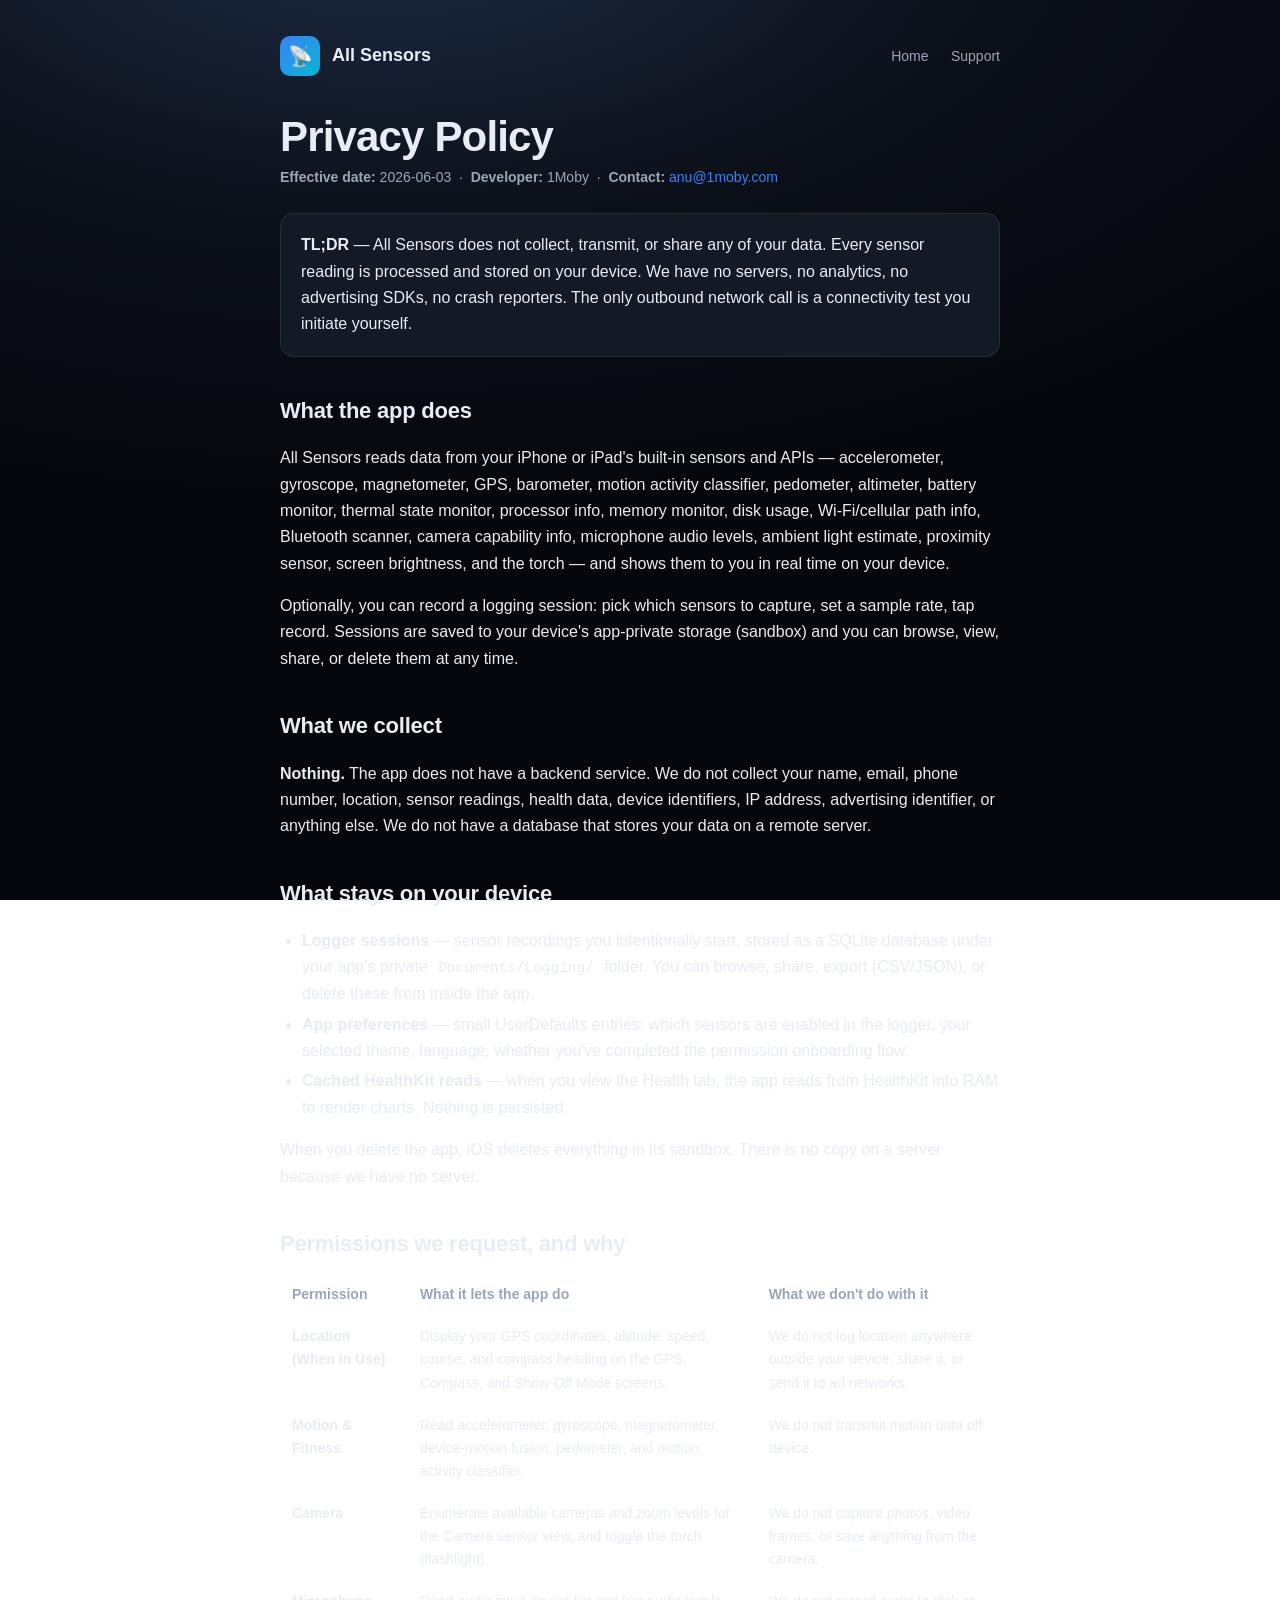
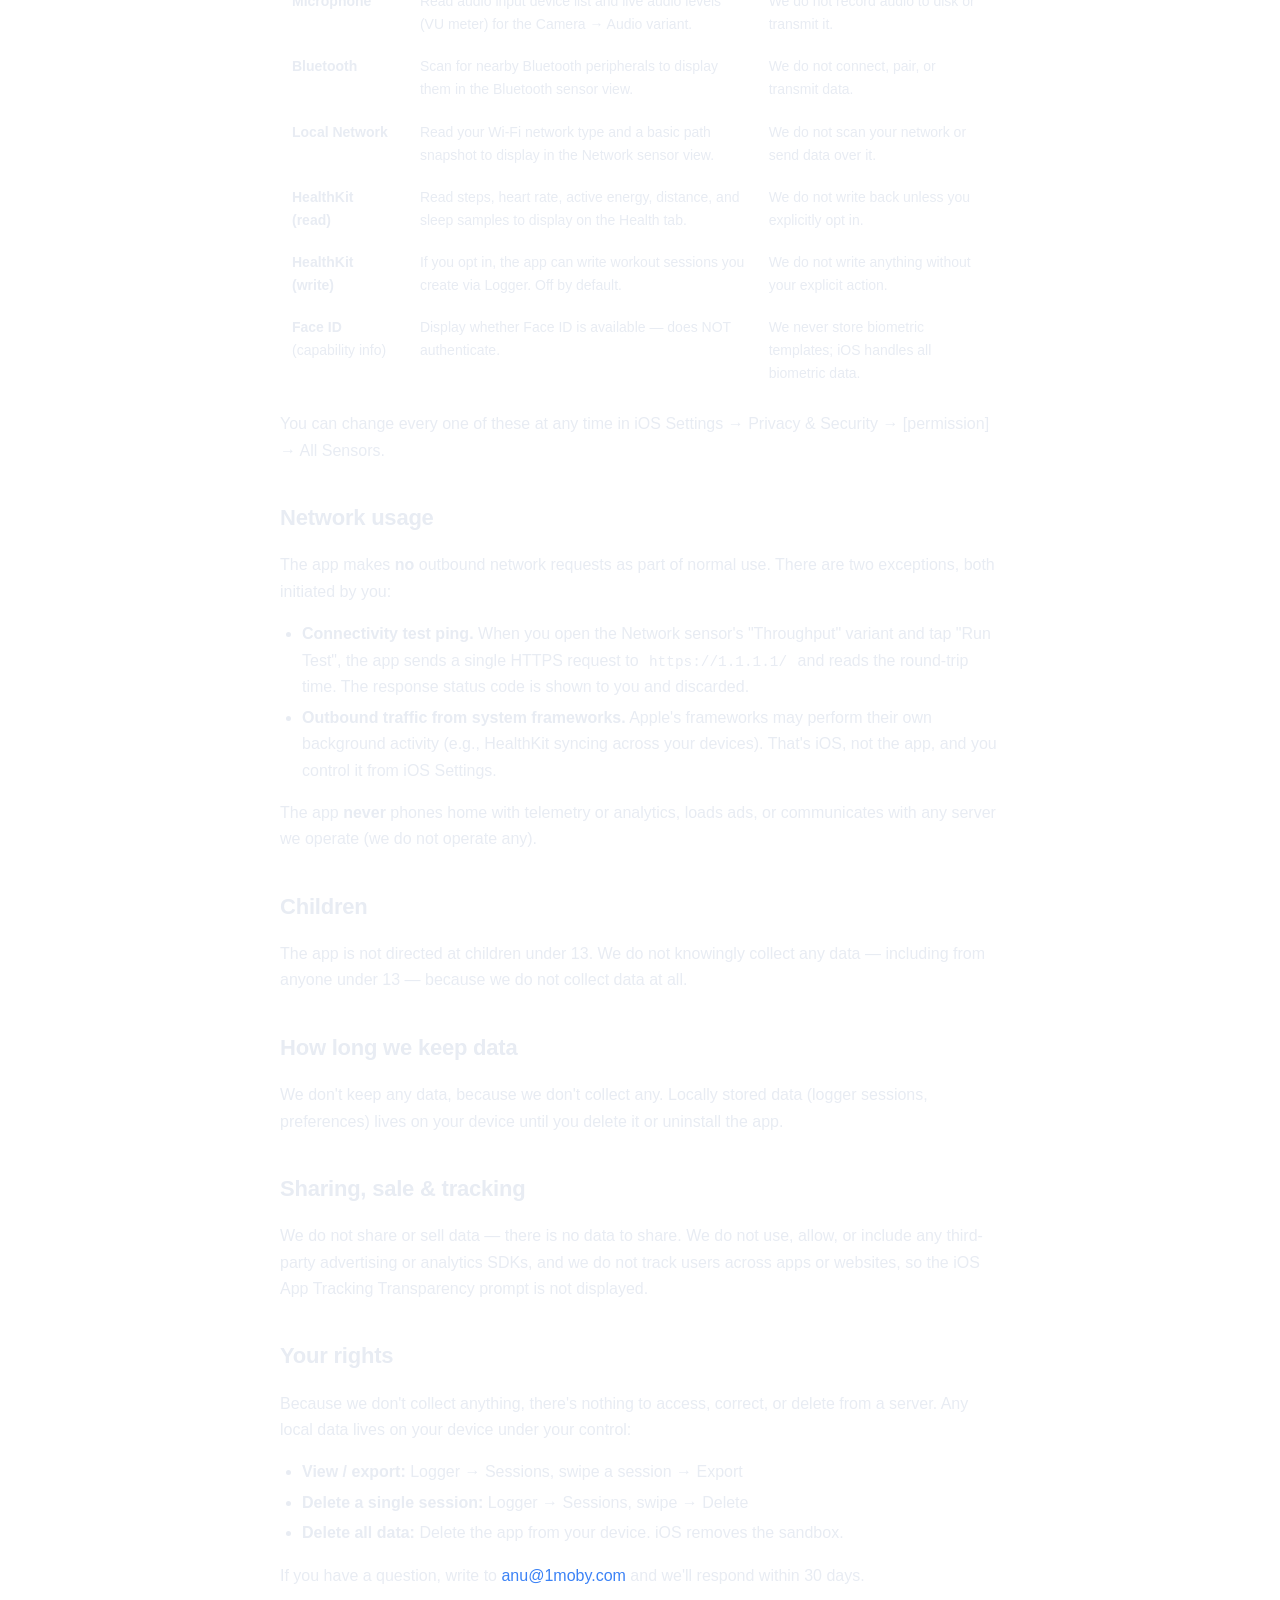
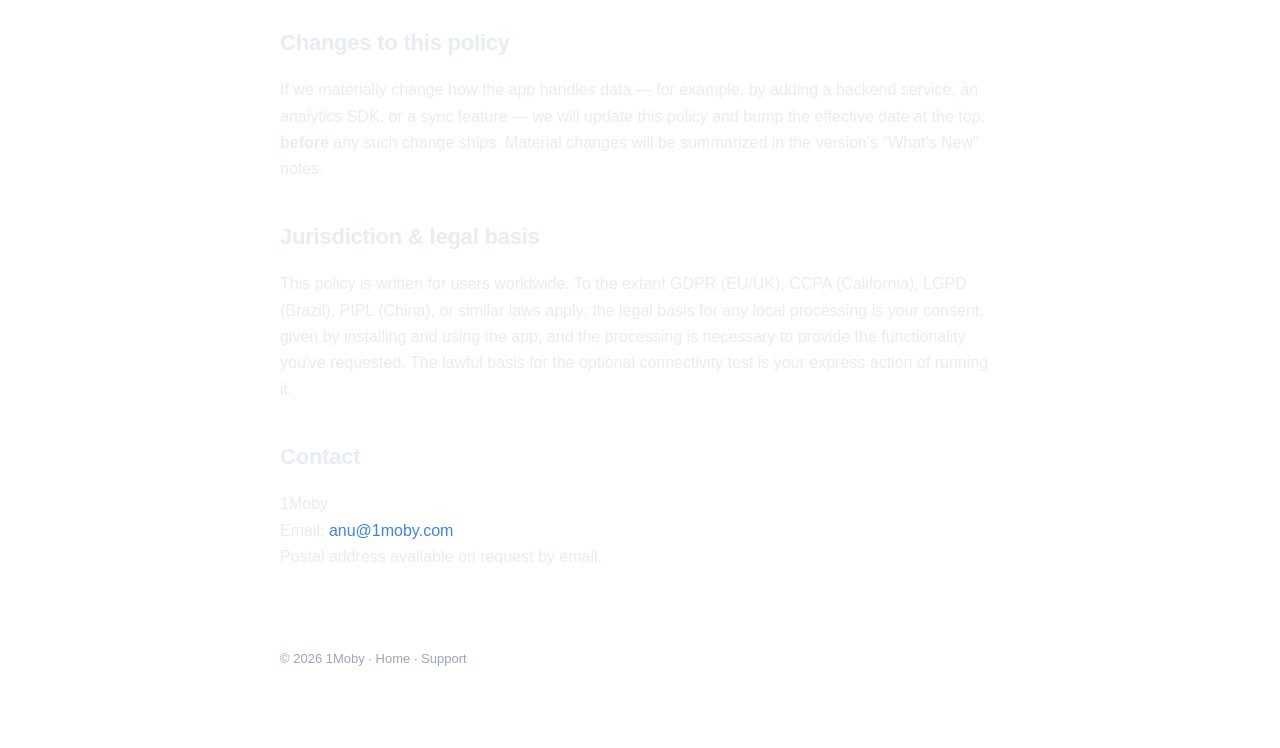
==== docs/privacy.html @ 059752df "chore(appstore): App Store Connect API + fastlane scaffold, GitHub Pages privacy/support/marketing s" ====
<!doctype html>
<html lang="en">
<head>
<meta charset="utf-8">
<meta name="viewport" content="width=device-width, initial-scale=1">
<title>Privacy Policy — All Sensors</title>
<meta name="description" content="All Sensors privacy policy: no data collection, no analytics, no servers. Every sensor reading stays on your device.">
<link rel="stylesheet" href="style.css">
</head>
<body>
<div class="wrap">
  <header class="site">
    <div class="mark">📡</div>
    <div class="name">All Sensors</div>
    <nav class="top">
      <a href="index.html">Home</a>
      <a href="support.html">Support</a>
    </nav>
  </header>

  <h1>Privacy Policy</h1>
  <p class="meta"><strong>Effective date:</strong> 2026-06-03 &nbsp;·&nbsp; <strong>Developer:</strong> 1Moby &nbsp;·&nbsp; <strong>Contact:</strong> <a href="mailto:anu@1moby.com">anu@1moby.com</a></p>

  <div class="panel">
    <strong>TL;DR</strong> — All Sensors does not collect, transmit, or share any of your data. Every sensor reading is processed and stored on your device. We have no servers, no analytics, no advertising SDKs, no crash reporters. The only outbound network call is a connectivity test you initiate yourself.
  </div>

  <h2>What the app does</h2>
  <p>All Sensors reads data from your iPhone or iPad's built-in sensors and APIs — accelerometer, gyroscope, magnetometer, GPS, barometer, motion activity classifier, pedometer, altimeter, battery monitor, thermal state monitor, processor info, memory monitor, disk usage, Wi-Fi/cellular path info, Bluetooth scanner, camera capability info, microphone audio levels, ambient light estimate, proximity sensor, screen brightness, and the torch — and shows them to you in real time on your device.</p>
  <p>Optionally, you can record a logging session: pick which sensors to capture, set a sample rate, tap record. Sessions are saved to your device's app-private storage (sandbox) and you can browse, view, share, or delete them at any time.</p>

  <h2>What we collect</h2>
  <p><strong>Nothing.</strong> The app does not have a backend service. We do not collect your name, email, phone number, location, sensor readings, health data, device identifiers, IP address, advertising identifier, or anything else. We do not have a database that stores your data on a remote server.</p>

  <h2>What stays on your device</h2>
  <ul>
    <li><strong>Logger sessions</strong> — sensor recordings you intentionally start, stored as a SQLite database under your app's private <code>Documents/Logging/</code> folder. You can browse, share, export (CSV/JSON), or delete these from inside the app.</li>
    <li><strong>App preferences</strong> — small UserDefaults entries: which sensors are enabled in the logger, your selected theme, language, whether you've completed the permission onboarding flow.</li>
    <li><strong>Cached HealthKit reads</strong> — when you view the Health tab, the app reads from HealthKit into RAM to render charts. Nothing is persisted.</li>
  </ul>
  <p>When you delete the app, iOS deletes everything in its sandbox. There is no copy on a server because we have no server.</p>

  <h2>Permissions we request, and why</h2>
  <table>
    <thead><tr><th>Permission</th><th>What it lets the app do</th><th>What we don't do with it</th></tr></thead>
    <tbody>
      <tr><td><strong>Location (When In Use)</strong></td><td>Display your GPS coordinates, altitude, speed, course, and compass heading on the GPS, Compass, and Show-Off Mode screens.</td><td>We do not log location anywhere outside your device, share it, or send it to ad networks.</td></tr>
      <tr><td><strong>Motion &amp; Fitness</strong></td><td>Read accelerometer, gyroscope, magnetometer, device-motion fusion, pedometer, and motion activity classifier.</td><td>We do not transmit motion data off device.</td></tr>
      <tr><td><strong>Camera</strong></td><td>Enumerate available cameras and zoom levels for the Camera sensor view, and toggle the torch (flashlight).</td><td>We do not capture photos, video frames, or save anything from the camera.</td></tr>
      <tr><td><strong>Microphone</strong></td><td>Read audio input device list and live audio levels (VU meter) for the Camera → Audio variant.</td><td>We do not record audio to disk or transmit it.</td></tr>
      <tr><td><strong>Bluetooth</strong></td><td>Scan for nearby Bluetooth peripherals to display them in the Bluetooth sensor view.</td><td>We do not connect, pair, or transmit data.</td></tr>
      <tr><td><strong>Local Network</strong></td><td>Read your Wi-Fi network type and a basic path snapshot to display in the Network sensor view.</td><td>We do not scan your network or send data over it.</td></tr>
      <tr><td><strong>HealthKit (read)</strong></td><td>Read steps, heart rate, active energy, distance, and sleep samples to display on the Health tab.</td><td>We do not write back unless you explicitly opt in.</td></tr>
      <tr><td><strong>HealthKit (write)</strong></td><td>If you opt in, the app can write workout sessions you create via Logger. Off by default.</td><td>We do not write anything without your explicit action.</td></tr>
      <tr><td><strong>Face ID</strong> (capability info)</td><td>Display whether Face ID is available — does NOT authenticate.</td><td>We never store biometric templates; iOS handles all biometric data.</td></tr>
    </tbody>
  </table>
  <p>You can change every one of these at any time in iOS Settings → Privacy &amp; Security → [permission] → All Sensors.</p>

  <h2>Network usage</h2>
  <p>The app makes <strong>no</strong> outbound network requests as part of normal use. There are two exceptions, both initiated by you:</p>
  <ul>
    <li><strong>Connectivity test ping.</strong> When you open the Network sensor's "Throughput" variant and tap "Run Test", the app sends a single HTTPS request to <code>https://1.1.1.1/</code> and reads the round-trip time. The response status code is shown to you and discarded.</li>
    <li><strong>Outbound traffic from system frameworks.</strong> Apple's frameworks may perform their own background activity (e.g., HealthKit syncing across your devices). That's iOS, not the app, and you control it from iOS Settings.</li>
  </ul>
  <p>The app <strong>never</strong> phones home with telemetry or analytics, loads ads, or communicates with any server we operate (we do not operate any).</p>

  <h2>Children</h2>
  <p>The app is not directed at children under 13. We do not knowingly collect any data — including from anyone under 13 — because we do not collect data at all.</p>

  <h2>How long we keep data</h2>
  <p>We don't keep any data, because we don't collect any. Locally stored data (logger sessions, preferences) lives on your device until you delete it or uninstall the app.</p>

  <h2>Sharing, sale &amp; tracking</h2>
  <p>We do not share or sell data — there is no data to share. We do not use, allow, or include any third-party advertising or analytics SDKs, and we do not track users across apps or websites, so the iOS App Tracking Transparency prompt is not displayed.</p>

  <h2>Your rights</h2>
  <p>Because we don't collect anything, there's nothing to access, correct, or delete from a server. Any local data lives on your device under your control:</p>
  <ul>
    <li><strong>View / export:</strong> Logger → Sessions, swipe a session → Export</li>
    <li><strong>Delete a single session:</strong> Logger → Sessions, swipe → Delete</li>
    <li><strong>Delete all data:</strong> Delete the app from your device. iOS removes the sandbox.</li>
  </ul>
  <p>If you have a question, write to <a href="mailto:anu@1moby.com">anu@1moby.com</a> and we'll respond within 30 days.</p>

  <h2>Changes to this policy</h2>
  <p>If we materially change how the app handles data — for example, by adding a backend service, an analytics SDK, or a sync feature — we will update this policy and bump the effective date at the top, <strong>before</strong> any such change ships. Material changes will be summarized in the version's "What's New" notes.</p>

  <h2>Jurisdiction &amp; legal basis</h2>
  <p>This policy is written for users worldwide. To the extent GDPR (EU/UK), CCPA (California), LGPD (Brazil), PIPL (China), or similar laws apply: the legal basis for any local processing is your consent, given by installing and using the app, and the processing is necessary to provide the functionality you've requested. The lawful basis for the optional connectivity test is your express action of running it.</p>

  <h2>Contact</h2>
  <p>1Moby<br>Email: <a href="mailto:anu@1moby.com">anu@1moby.com</a><br>Postal address available on request by email.</p>

  <footer class="site">
    © 2026 1Moby · <a href="index.html">Home</a> · <a href="support.html">Support</a>
  </footer>
</div>
</body>
</html>
---- docs/style.css ----
/* All Sensors — GitHub Pages site styles (privacy / support / marketing) */
:root {
  --bg: #0b0f17;
  --panel: #131a26;
  --text: #e8ecf3;
  --muted: #9aa6b8;
  --accent: #3b82f6;
  --border: rgba(255, 255, 255, 0.08);
  --max: 760px;
}
* { box-sizing: border-box; }
html { -webkit-text-size-adjust: 100%; }
body {
  margin: 0;
  font: 16px/1.65 -apple-system, BlinkMacSystemFont, "Segoe UI", Roboto, Helvetica, Arial, sans-serif;
  color: var(--text);
  background: radial-gradient(1200px 600px at 30% -10%, #1d2c45 0%, #0b0f17 55%, #05070c 100%);
  background-attachment: fixed;
}
.wrap { max-width: var(--max); margin: 0 auto; padding: 28px 20px 80px; }
a { color: var(--accent); text-decoration: none; }
a:hover { text-decoration: underline; }
header.site { display: flex; align-items: center; gap: 12px; padding: 8px 0 20px; }
header.site .mark {
  width: 40px; height: 40px; border-radius: 10px;
  background: linear-gradient(135deg, #3b82f6, #06b6d4);
  display: grid; place-items: center; font-size: 20px; flex: none;
}
header.site .name { font-weight: 700; font-size: 18px; }
nav.top a { color: var(--muted); margin-left: 18px; font-size: 14px; }
nav.top { margin-left: auto; }
h1 { font-size: clamp(28px, 6vw, 42px); line-height: 1.1; margin: 18px 0 6px; letter-spacing: -0.02em; }
h2 { font-size: 22px; margin: 36px 0 10px; letter-spacing: -0.01em; }
h3 { font-size: 17px; margin: 22px 0 6px; }
.lede { color: var(--muted); font-size: 18px; margin: 0 0 8px; }
.meta { color: var(--muted); font-size: 14px; margin: 4px 0 24px; }
.panel { background: var(--panel); border: 1px solid var(--border); border-radius: 14px; padding: 18px 20px; margin: 18px 0; }
table { width: 100%; border-collapse: collapse; margin: 12px 0; font-size: 14px; display: block; overflow-x: auto; }
th, td { text-align: left; padding: 9px 12px; border-bottom: 1px solid var(--border); vertical-align: top; }
th { color: var(--muted); font-weight: 600; }
code { background: rgba(255,255,255,0.07); padding: 1px 6px; border-radius: 6px; font-size: 0.9em; }
ul { padding-left: 22px; }
li { margin: 4px 0; }
.cta { display: inline-block; background: var(--accent); color: #fff; padding: 12px 20px; border-radius: 12px; font-weight: 600; margin: 6px 10px 6px 0; }
.cta.secondary { background: transparent; border: 1px solid var(--border); color: var(--text); }
.grid { display: grid; gap: 14px; grid-template-columns: repeat(auto-fit, minmax(220px, 1fr)); margin: 20px 0; }
.feature h3 { margin-top: 0; }
.feature p { color: var(--muted); margin: 6px 0 0; font-size: 15px; }
footer.site { margin-top: 56px; padding-top: 20px; border-top: 1px solid var(--border); color: var(--muted); font-size: 13px; }
footer.site a { color: var(--muted); }
hr { border: none; border-top: 1px solid var(--border); margin: 28px 0; }
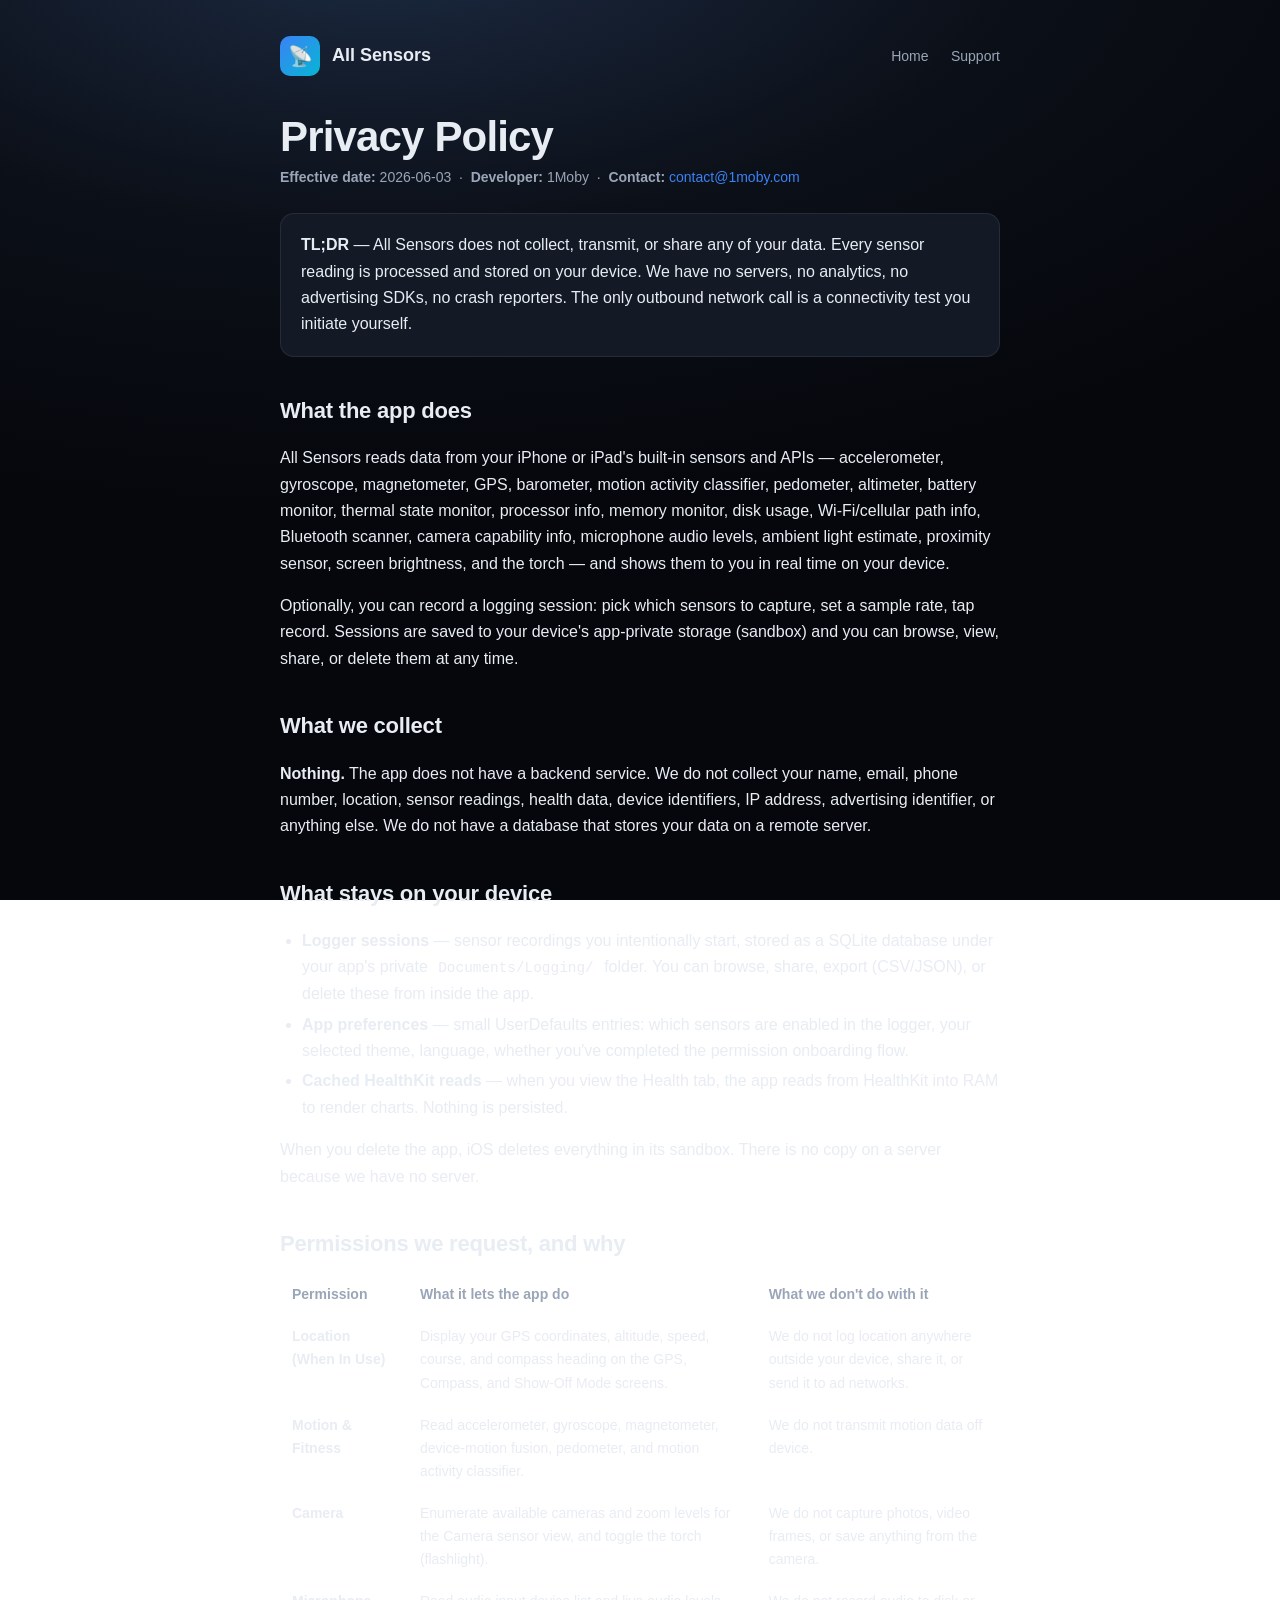
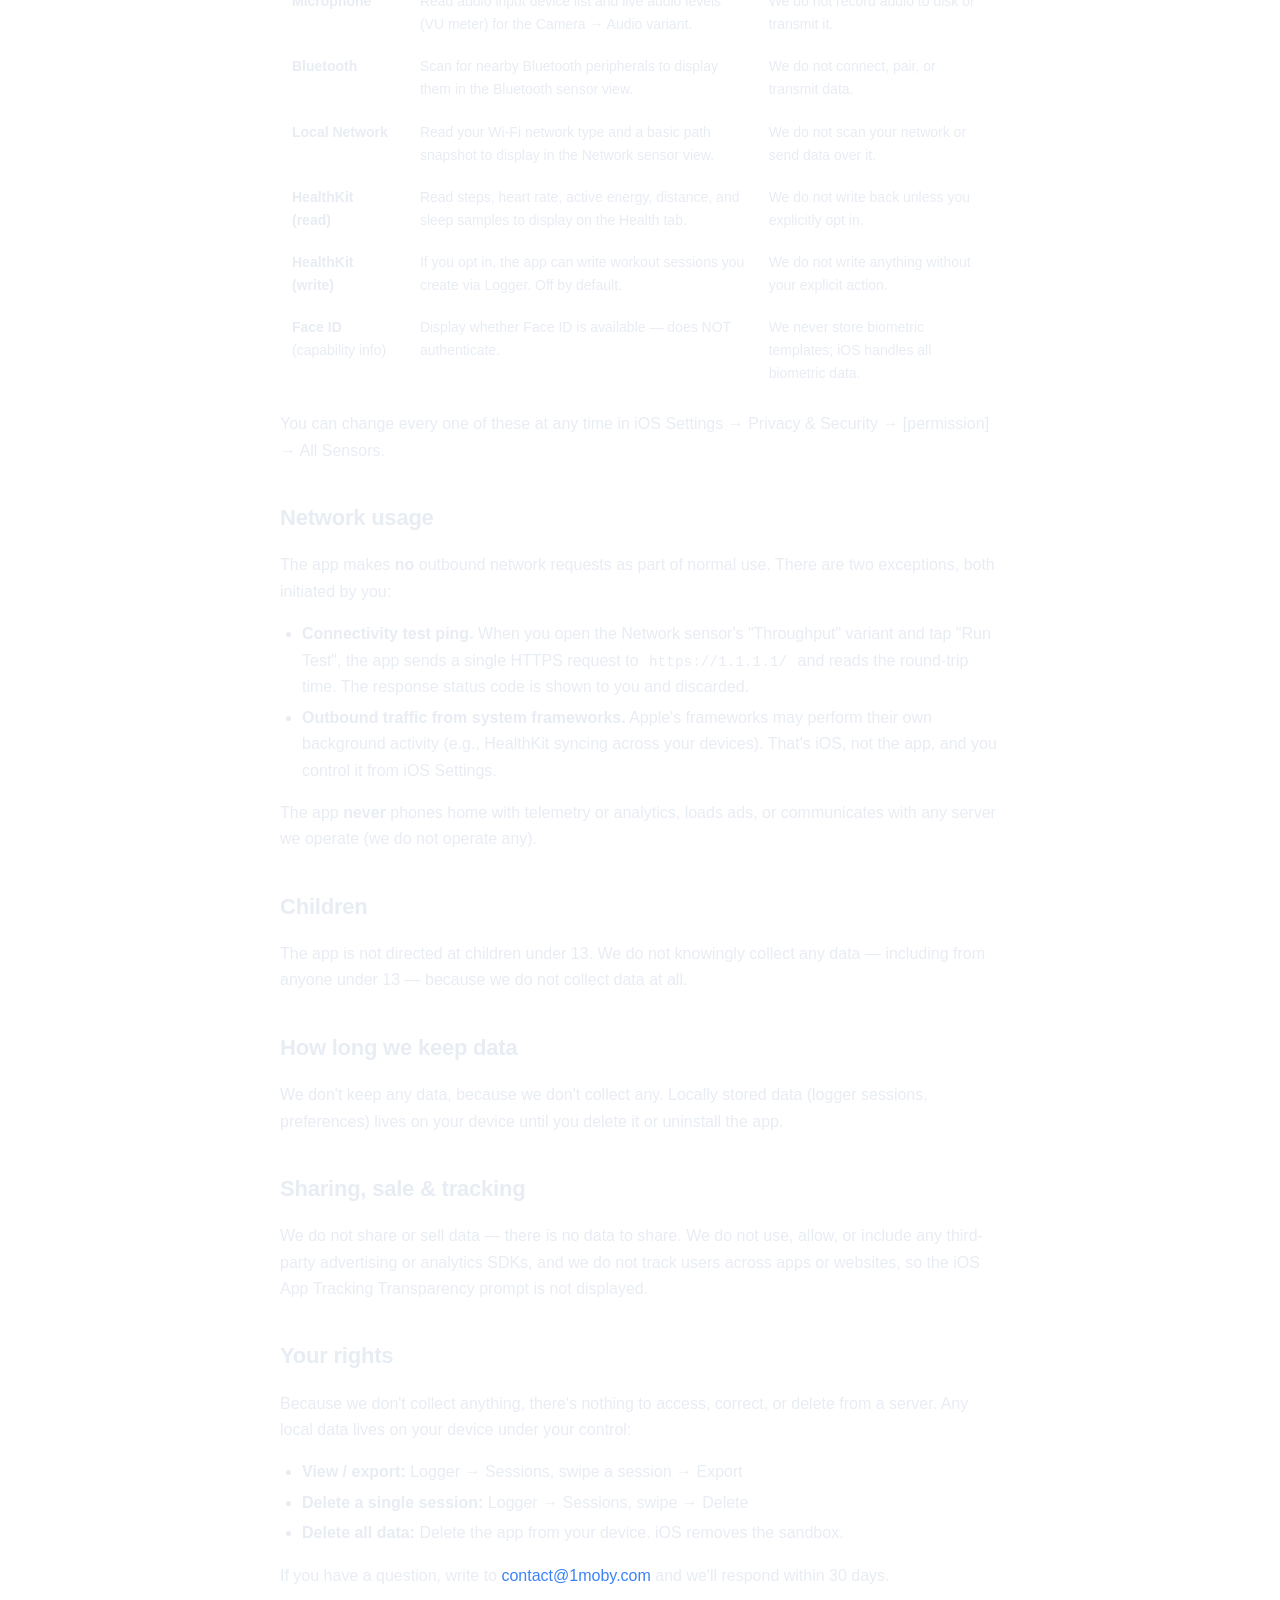
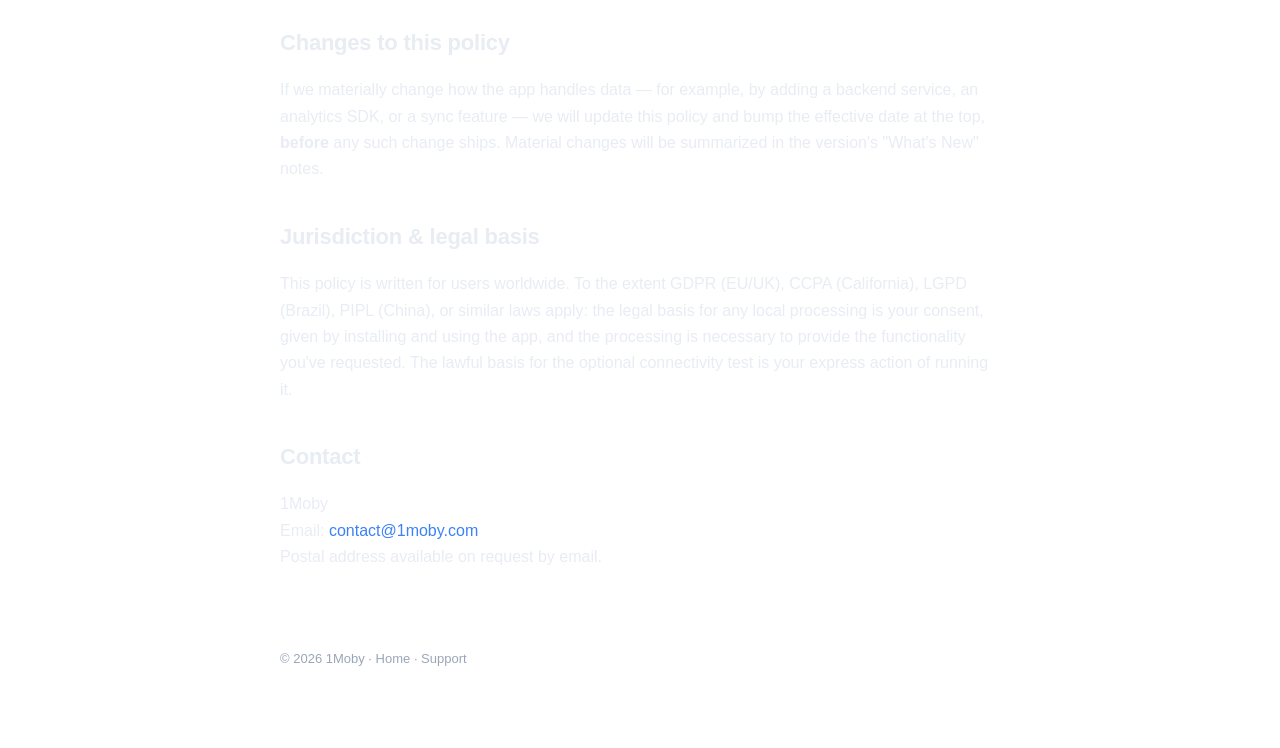
==== commit eb381f28: "site: use contact@1moby.com as contact email on privacy/support/landing" ====
--- a/docs/privacy.html
+++ b/docs/privacy.html
@@ -19,7 +19,7 @@
   </header>
 
   <h1>Privacy Policy</h1>
-  <p class="meta"><strong>Effective date:</strong> 2026-06-03 &nbsp;·&nbsp; <strong>Developer:</strong> 1Moby &nbsp;·&nbsp; <strong>Contact:</strong> <a href="mailto:anu@1moby.com">anu@1moby.com</a></p>
+  <p class="meta"><strong>Effective date:</strong> 2026-06-03 &nbsp;·&nbsp; <strong>Developer:</strong> 1Moby &nbsp;·&nbsp; <strong>Contact:</strong> <a href="mailto:contact@1moby.com">contact@1moby.com</a></p>
 
   <div class="panel">
     <strong>TL;DR</strong> — All Sensors does not collect, transmit, or share any of your data. Every sensor reading is processed and stored on your device. We have no servers, no analytics, no advertising SDKs, no crash reporters. The only outbound network call is a connectivity test you initiate yourself.
@@ -81,7 +81,7 @@
     <li><strong>Delete a single session:</strong> Logger → Sessions, swipe → Delete</li>
     <li><strong>Delete all data:</strong> Delete the app from your device. iOS removes the sandbox.</li>
   </ul>
-  <p>If you have a question, write to <a href="mailto:anu@1moby.com">anu@1moby.com</a> and we'll respond within 30 days.</p>
+  <p>If you have a question, write to <a href="mailto:contact@1moby.com">contact@1moby.com</a> and we'll respond within 30 days.</p>
 
   <h2>Changes to this policy</h2>
   <p>If we materially change how the app handles data — for example, by adding a backend service, an analytics SDK, or a sync feature — we will update this policy and bump the effective date at the top, <strong>before</strong> any such change ships. Material changes will be summarized in the version's "What's New" notes.</p>
@@ -90,7 +90,7 @@
   <p>This policy is written for users worldwide. To the extent GDPR (EU/UK), CCPA (California), LGPD (Brazil), PIPL (China), or similar laws apply: the legal basis for any local processing is your consent, given by installing and using the app, and the processing is necessary to provide the functionality you've requested. The lawful basis for the optional connectivity test is your express action of running it.</p>
 
   <h2>Contact</h2>
-  <p>1Moby<br>Email: <a href="mailto:anu@1moby.com">anu@1moby.com</a><br>Postal address available on request by email.</p>
+  <p>1Moby<br>Email: <a href="mailto:contact@1moby.com">contact@1moby.com</a><br>Postal address available on request by email.</p>
 
   <footer class="site">
     © 2026 1Moby · <a href="index.html">Home</a> · <a href="support.html">Support</a>
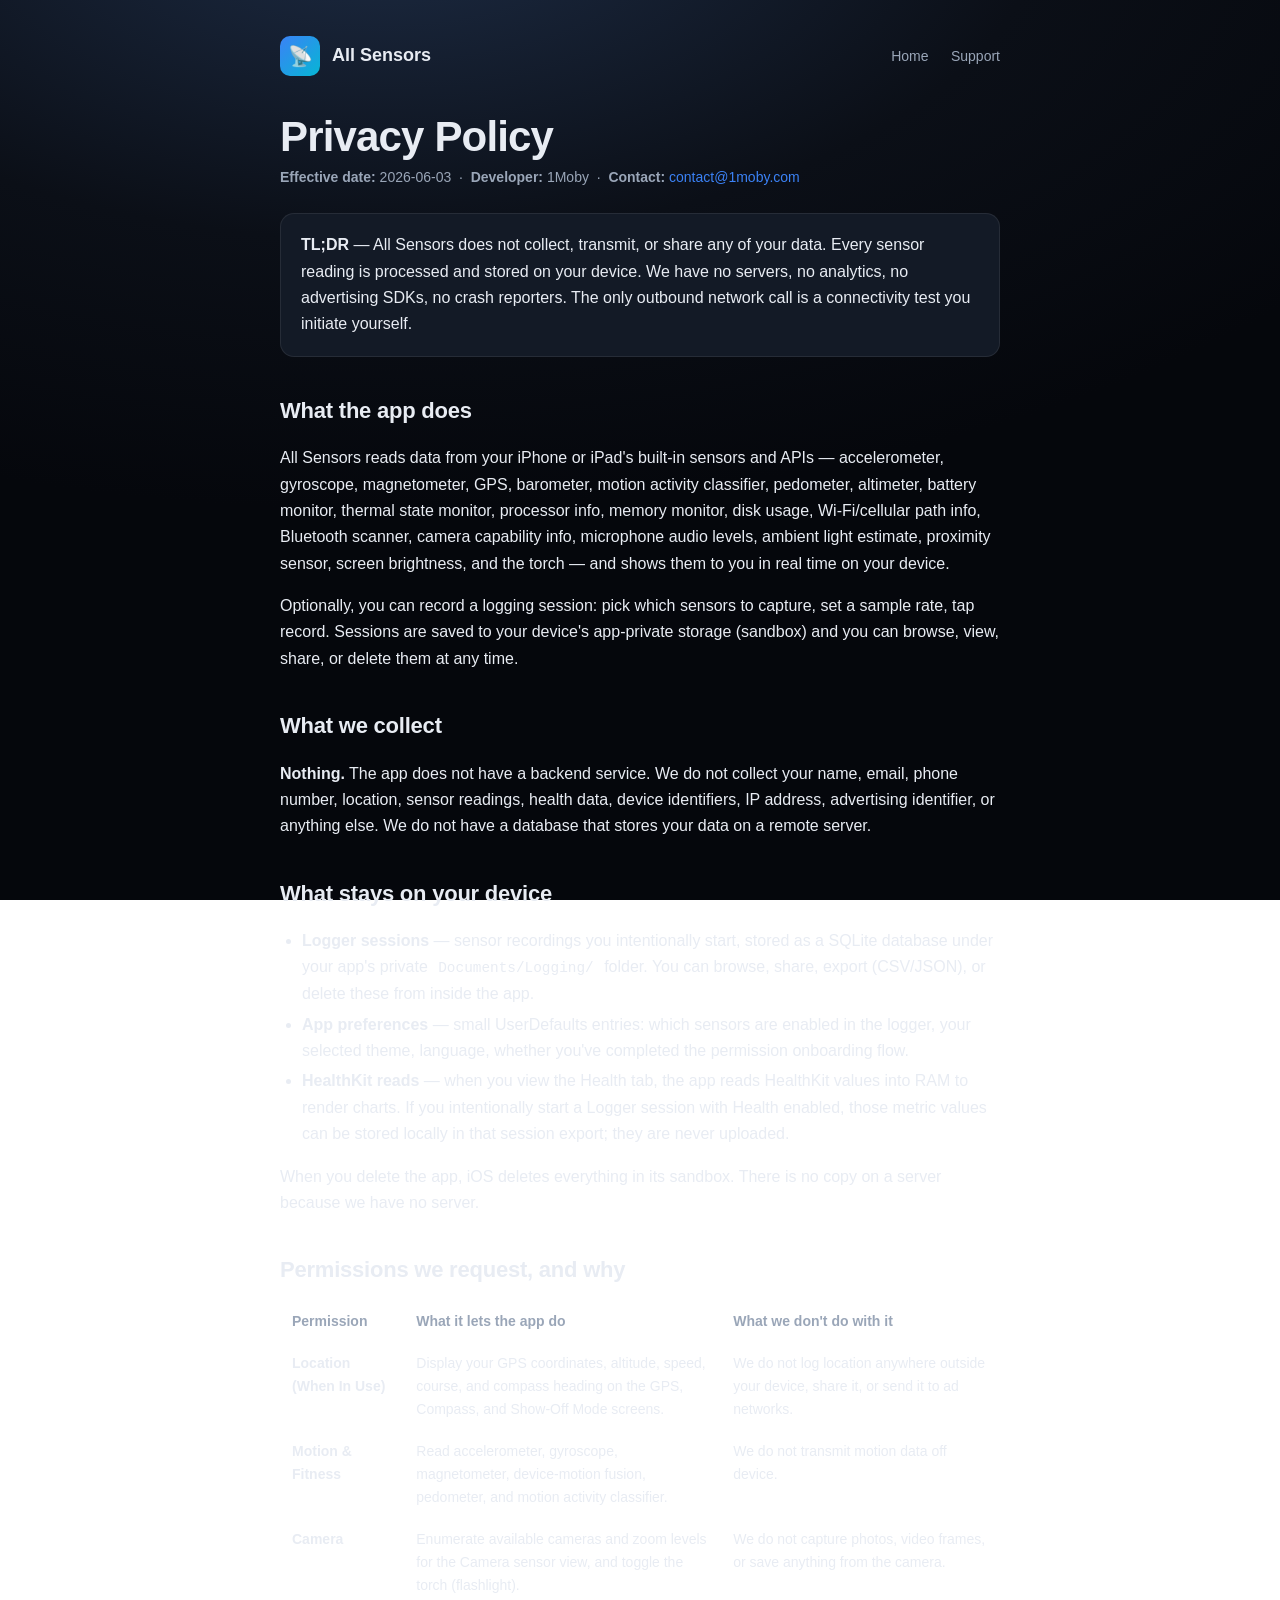
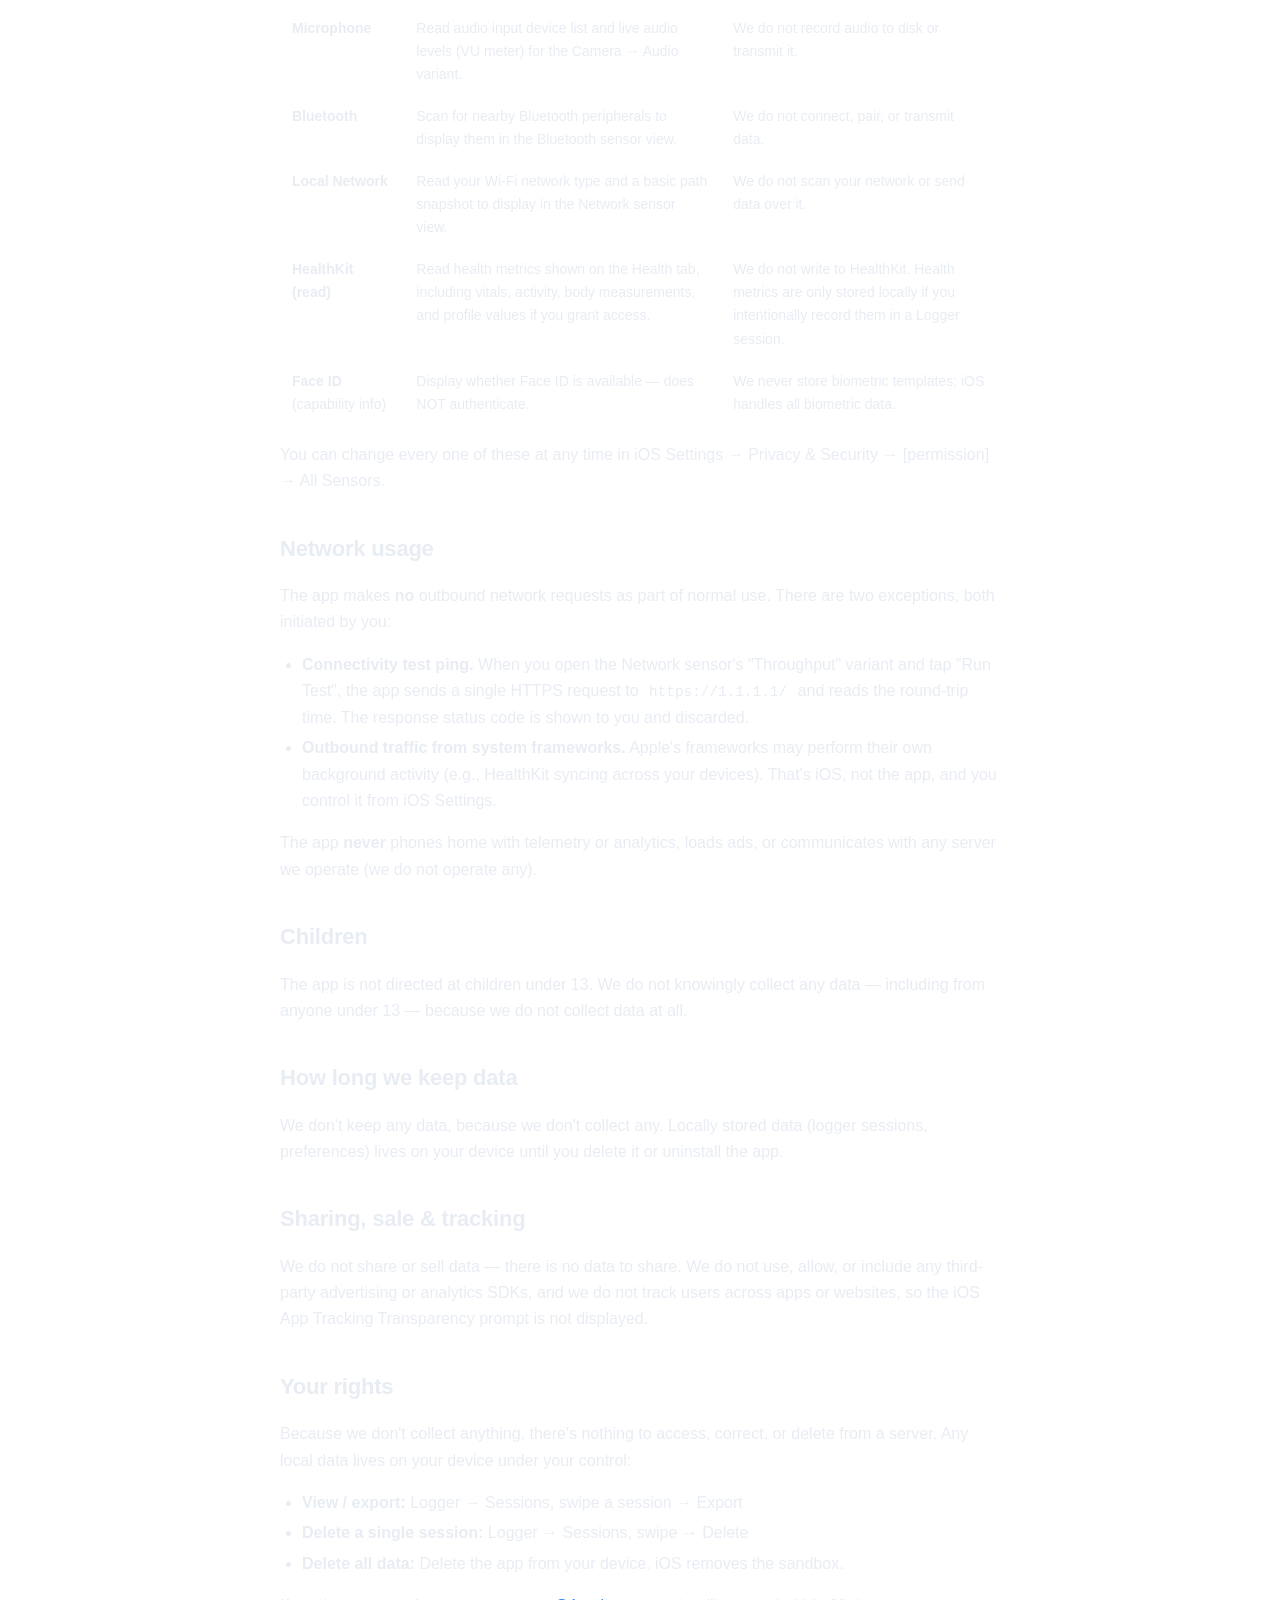
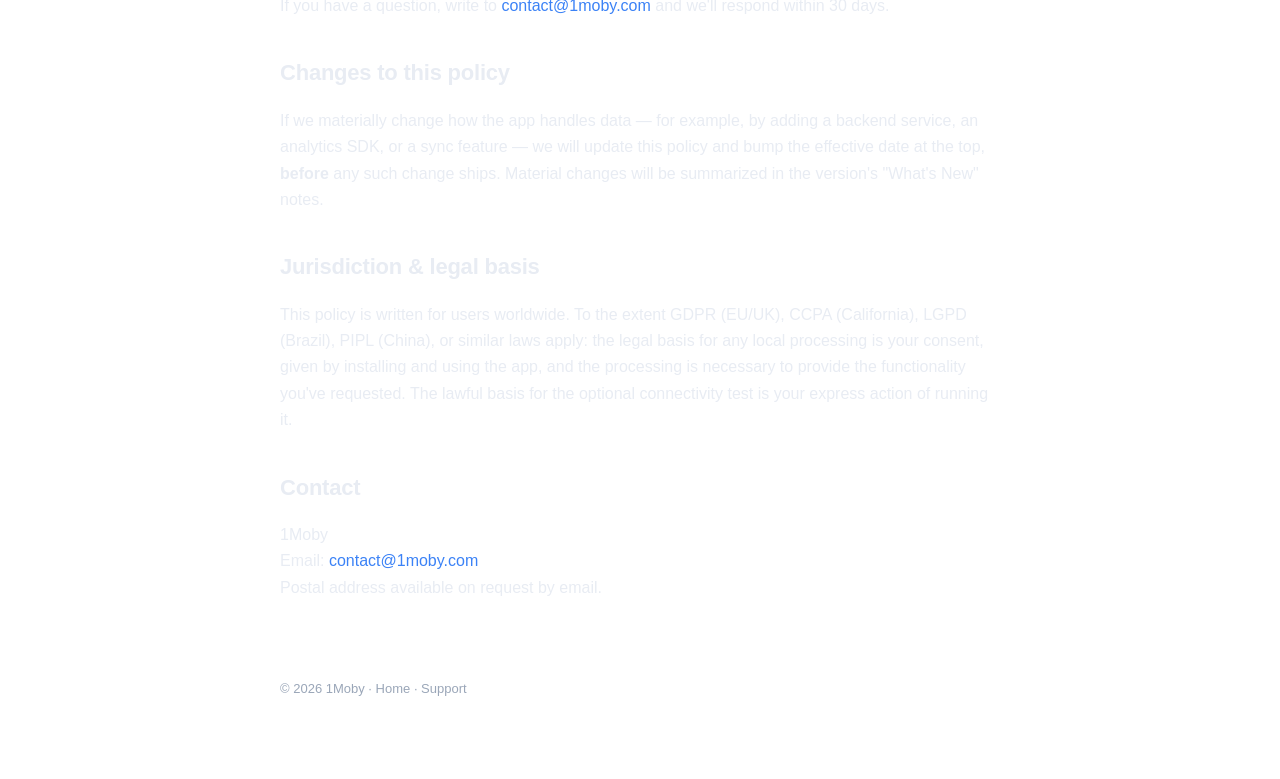
==== commit e7d97746: "chore: commit pending audit-fix work (localization, data-deletion, validation scripts, tests, docs)" ====
--- a/docs/privacy.html
+++ b/docs/privacy.html
@@ -36,7 +36,7 @@
   <ul>
     <li><strong>Logger sessions</strong> — sensor recordings you intentionally start, stored as a SQLite database under your app's private <code>Documents/Logging/</code> folder. You can browse, share, export (CSV/JSON), or delete these from inside the app.</li>
     <li><strong>App preferences</strong> — small UserDefaults entries: which sensors are enabled in the logger, your selected theme, language, whether you've completed the permission onboarding flow.</li>
-    <li><strong>Cached HealthKit reads</strong> — when you view the Health tab, the app reads from HealthKit into RAM to render charts. Nothing is persisted.</li>
+    <li><strong>HealthKit reads</strong> — when you view the Health tab, the app reads HealthKit values into RAM to render charts. If you intentionally start a Logger session with Health enabled, those metric values can be stored locally in that session export; they are never uploaded.</li>
   </ul>
   <p>When you delete the app, iOS deletes everything in its sandbox. There is no copy on a server because we have no server.</p>
 
@@ -50,8 +50,7 @@
       <tr><td><strong>Microphone</strong></td><td>Read audio input device list and live audio levels (VU meter) for the Camera → Audio variant.</td><td>We do not record audio to disk or transmit it.</td></tr>
       <tr><td><strong>Bluetooth</strong></td><td>Scan for nearby Bluetooth peripherals to display them in the Bluetooth sensor view.</td><td>We do not connect, pair, or transmit data.</td></tr>
       <tr><td><strong>Local Network</strong></td><td>Read your Wi-Fi network type and a basic path snapshot to display in the Network sensor view.</td><td>We do not scan your network or send data over it.</td></tr>
-      <tr><td><strong>HealthKit (read)</strong></td><td>Read steps, heart rate, active energy, distance, and sleep samples to display on the Health tab.</td><td>We do not write back unless you explicitly opt in.</td></tr>
-      <tr><td><strong>HealthKit (write)</strong></td><td>If you opt in, the app can write workout sessions you create via Logger. Off by default.</td><td>We do not write anything without your explicit action.</td></tr>
+      <tr><td><strong>HealthKit (read)</strong></td><td>Read health metrics shown on the Health tab, including vitals, activity, body measurements, and profile values if you grant access.</td><td>We do not write to HealthKit. Health metrics are only stored locally if you intentionally record them in a Logger session.</td></tr>
       <tr><td><strong>Face ID</strong> (capability info)</td><td>Display whether Face ID is available — does NOT authenticate.</td><td>We never store biometric templates; iOS handles all biometric data.</td></tr>
     </tbody>
   </table>
